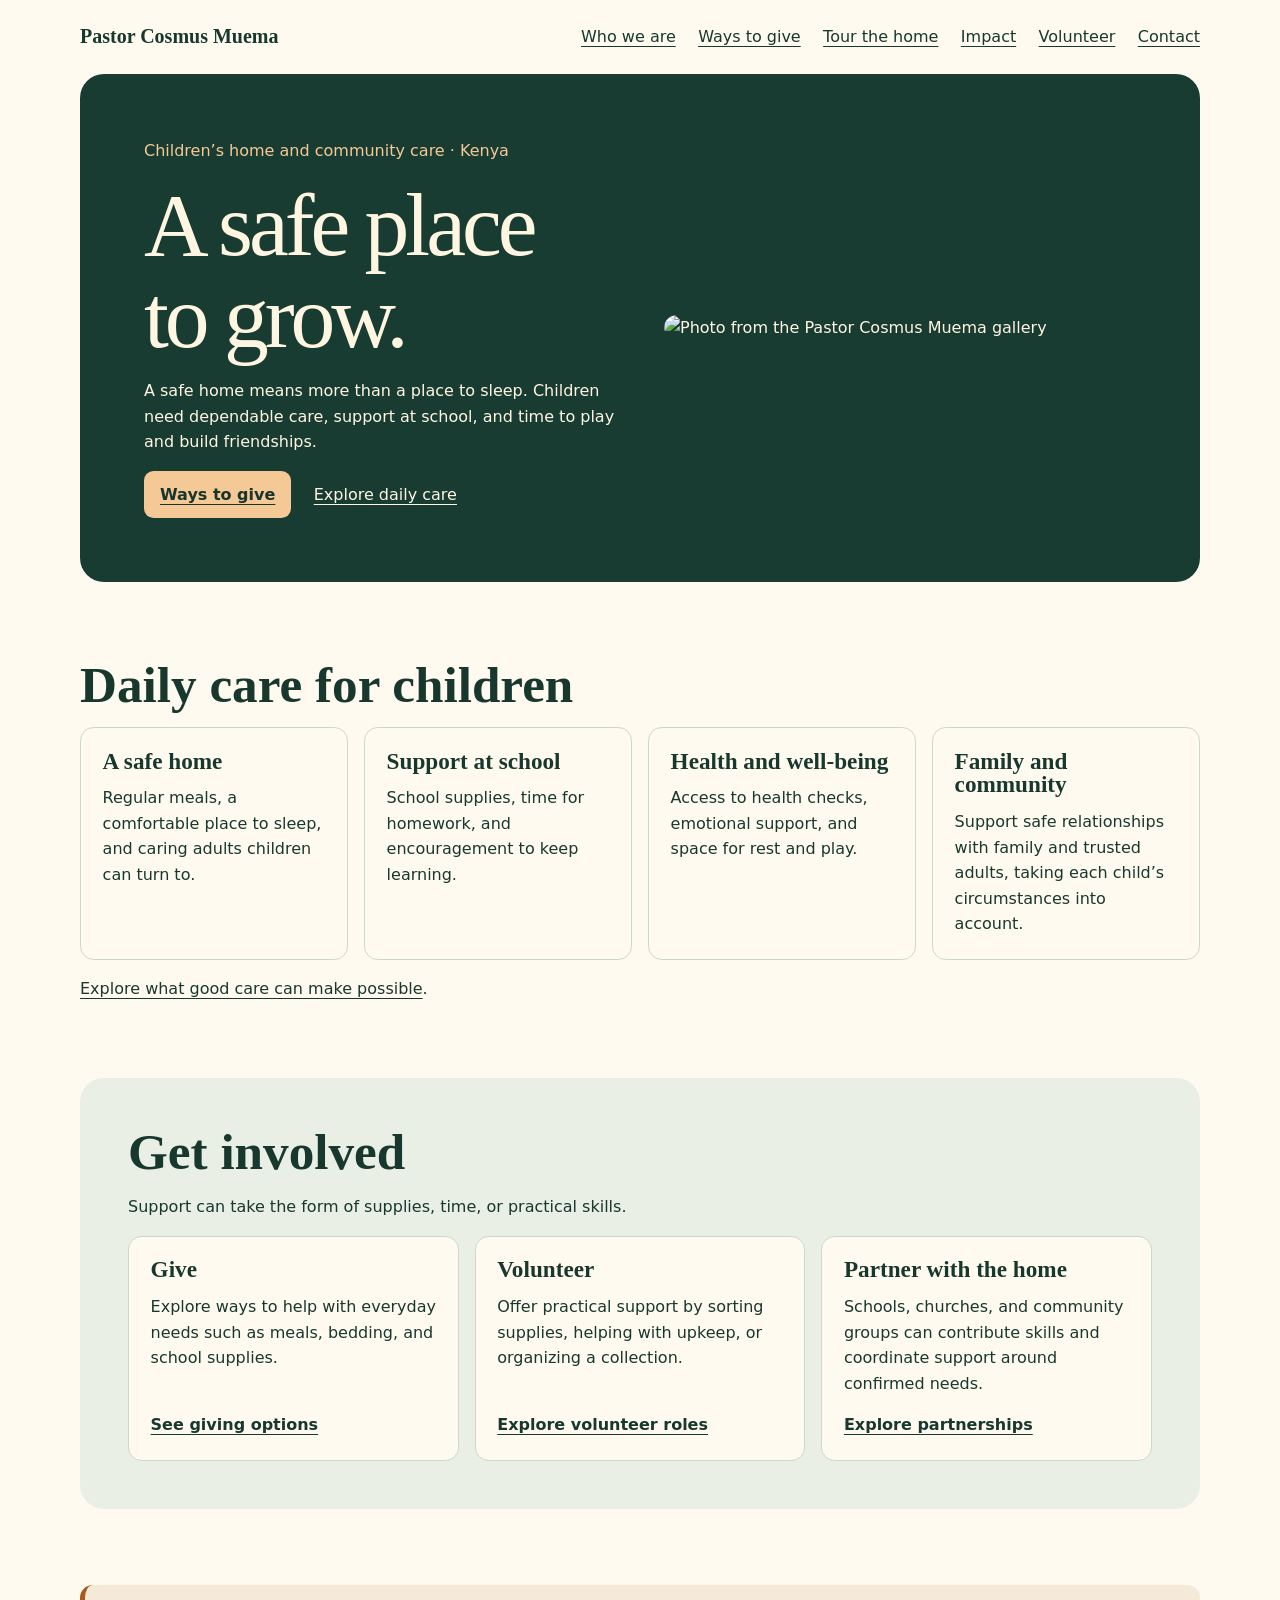
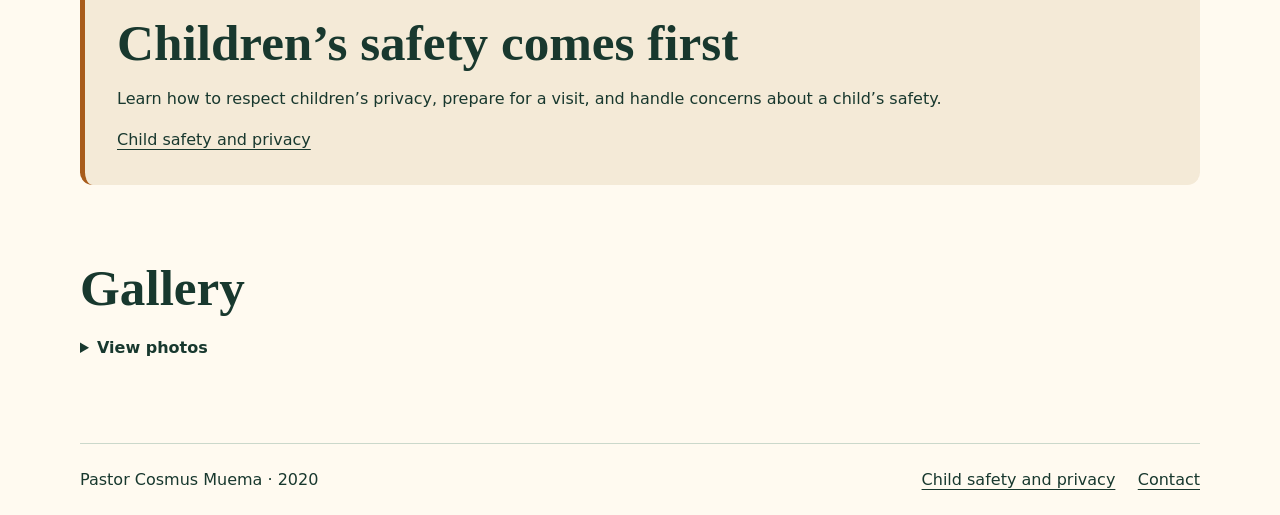
==== index.html @ 93a226c5 "Prepare multipage site for Streamlit Cloud" ====
<!doctype html>
<html lang="en">
<head>
  <meta charset="utf-8">
  <meta name="viewport" content="width=device-width, initial-scale=1">
  <meta name="description" content="Explore what daily care can look like for children in Kenya and ways to support it.">
  <title>Pastor Cosmus Muema | Children's Home</title>
  <link rel="stylesheet" href="styles.css">
</head>
<body>
  <header class="wrap masthead">
    <a class="brand" href="index.html" aria-current="page">Pastor Cosmus Muema</a>
    <nav aria-label="Main navigation">
      <a href="about.html">Who we are</a>
      <a href="donate.html">Ways to give</a>
      <a href="tour.html">Tour the home</a>
      <a href="impact.html">Impact</a>
      <a href="volunteer.html">Volunteer</a>
      <a href="contact.html">Contact</a>
    </nav>
  </header>
  <main id="top" class="wrap">
    <section class="hero">
      <div class="intro">
        <p class="context">Children’s home and community care · Kenya</p>
        <h1>A safe place<br>to grow.</h1>
        <p>A safe home means more than a place to sleep. Children need dependable care, support at school, and time to play and build friendships.</p>
        <div class="hero-actions">
          <a class="button" href="donate.html">Ways to give</a>
          <a href="#care">Explore daily care</a>
        </div>
      </div>
      <img src="images/WhatsApp%20Image%202026-11-25%20at%2012.48.36%20PM.jpeg" alt="Photo from the Pastor Cosmus Muema gallery">
    </section>
    <section id="care">
      <h2>Daily care for children</h2>
      <div class="cards">
        <article><h3>A safe home</h3><p>Regular meals, a comfortable place to sleep, and caring adults children can turn to.</p></article>
        <article><h3>Support at school</h3><p>School supplies, time for homework, and encouragement to keep learning.</p></article>
        <article><h3>Health and well-being</h3><p>Access to health checks, emotional support, and space for rest and play.</p></article>
        <article><h3>Family and community</h3><p>Support safe relationships with family and trusted adults, taking each child’s circumstances into account.</p></article>
      </div>
      <p class="contact-note"><a href="impact.html">Explore what good care can make possible</a>.</p>
    </section>
    <section id="help" class="help">
      <h2>Get involved</h2>
      <p>Support can take the form of supplies, time, or practical skills.</p>
      <div class="cards">
        <article>
          <h3>Give</h3><p>Explore ways to help with everyday needs such as meals, bedding, and school supplies.</p>
          <a href="donate.html">See giving options</a>
        </article>
        <article>
          <h3>Volunteer</h3><p>Offer practical support by sorting supplies, helping with upkeep, or organizing a collection.</p>
          <a href="volunteer.html">Explore volunteer roles</a>
        </article>
        <article>
          <h3>Partner with the home</h3><p>Schools, churches, and community groups can contribute skills and coordinate support around confirmed needs.</p>
          <a href="partners.html">Explore partnerships</a>
        </article>
      </div>
    </section>
    <section class="care-note" aria-labelledby="safety-title">
      <h2 id="safety-title">Children’s safety comes first</h2>
      <p>Learn how to respect children’s privacy, prepare for a visit, and handle concerns about a child’s safety.</p>
      <a href="safeguarding.html">Child safety and privacy</a>
    </section>
    <section id="gallery">
      <h2>Gallery</h2>
      <details>
        <summary>View photos</summary>
        <div class="gallery">
          <img src="images/WhatsApp%20Image%202026-11-25%20at%2012.48.36%20PM.jpeg" loading="lazy" alt="Gallery photo 1">
          <img src="images/WhatsApp%20Image%202026-11-25%20at%2012.48.38%20PM.jpeg" loading="lazy" alt="Gallery photo 2">
          <img src="images/WhatsApp%20Image%202026-11-25%20at%2012.48.39%20PM.jpeg" loading="lazy" alt="Gallery photo 3">
          <img src="images/WhatsApp%20Image%202026-11-25%20at%2012.48.40%20PM%20%281%29.jpeg" loading="lazy" alt="Gallery photo 4">
          <img src="images/WhatsApp%20Image%202026-11-25%20at%2012.48.40%20PM.jpeg" loading="lazy" alt="Gallery photo 5">
          <img src="images/WhatsApp%20Image%202026-11-25%20at%2012.48.41%20PM.jpeg" loading="lazy" alt="Gallery photo 6">
        </div>
      </details>
    </section>
  </main>
  <footer class="wrap site-footer">
    <span>Pastor Cosmus Muema · 2020</span>
    <a href="safeguarding.html">Child safety and privacy</a>
    <a href="contact.html">Contact</a>
  </footer>
</body>
</html>
---- styles.css ----
:root {
  color-scheme: light;
  font-family: system-ui, sans-serif;
  color: #18382e;
  background: #fffaf0;
  line-height: 1.6;
}

* { box-sizing: border-box; }
body { margin: 0; }
.wrap { width: min(1120px, calc(100% - 2rem)); margin-inline: auto; }
a { color: inherit; text-underline-offset: .22em; }
a:hover { text-decoration-thickness: .15em; }
:focus-visible { outline: 3px solid #a85c1b; outline-offset: 4px; }
.masthead, nav { display: flex; flex-wrap: wrap; align-items: center; gap: .75rem 1.4rem; }
.masthead { justify-content: space-between; padding-block: 1.2rem; }
.brand { font: bold 1.25rem Georgia, serif; text-decoration: none; }
nav a { padding-block: .3rem; }
nav a[aria-current="page"] { font-weight: 700; }
section { margin-block: clamp(2.5rem, 6vw, 5rem); }
.hero {
  display: grid;
  grid-template-columns: 1fr 1fr;
  align-items: center;
  gap: clamp(1.3rem, 4vw, 3rem);
  background: #193c32;
  color: #fff6e2;
  padding: clamp(1.4rem, 5vw, 4rem);
  border-radius: 1.5rem;
  margin-top: 0;
}
p { margin: 0 0 1rem; }
.context { color: #f4c996; }
h1, h2, h3 { font-family: Georgia, serif; line-height: 1.02; }
h1 { margin: 0 0 1rem; font-size: clamp(3rem, 7vw, 6rem); font-weight: 500; letter-spacing: -.045em; }
h2 { margin: 0 0 1rem; font-size: clamp(2rem, 4vw, 3.2rem); }
h3 { margin: 0 0 .75rem; font-size: 1.45rem; }
img { display: block; width: 100%; height: auto; border-radius: .85rem; }
.button {
  display: inline-block;
  background: #f4c996;
  color: #17352c;
  border-radius: .6rem;
  padding: .68rem 1rem;
  font-weight: 700;
}
.button[hidden] { display: none; }
.hero-actions, .site-footer { display: flex; flex-wrap: wrap; align-items: center; gap: .85rem 1.4rem; }
.site-footer span { margin-right: auto; }
.cards, .gallery { display: grid; grid-template-columns: repeat(auto-fit, minmax(min(100%, 220px), 1fr)); gap: 1rem; }
.cards article { display: flex; flex-direction: column; align-items: start; padding: 1.35rem; border: 1px solid #cbd8cb; border-radius: .85rem; }
.cards article p:last-child { margin-bottom: 0; }
.help { border-radius: 1.5rem; padding: clamp(1.25rem, 4vw, 3rem); background: #e9efe5; }
.help article { background: #fffaf0; }
.help article a { margin-top: auto; font-weight: 650; }
.care-note { background: #f4ead7; border-left: .35rem solid #a85c1b; border-radius: .8rem; padding: clamp(1.25rem, 3vw, 2rem); }
.contact-note { margin: 1rem 0 0; }
.giving { margin-top: 0; }
.giving h1 { font-size: clamp(2.6rem, 6vw, 4.75rem); }
.page-cards { margin-bottom: 3rem; }
.page-cards h2 { font-size: 1.45rem; margin-bottom: .75rem; }
.page-cards a { margin-top: auto; }
.giving-status { background: #fffaf0; border: 1px solid #cbd8cb; border-radius: .85rem; padding: 1.35rem; margin-top: 1.5rem; }
.giving-status h2 { font-size: 1.6rem; }
.giving-preview { margin-block: 1rem; }
.giving-preview fieldset { padding: 0; margin: 0 0 1rem; border: 0; }
.giving-preview legend, .amount-label { display: block; font-weight: 700; margin-bottom: .45rem; }
.giving-preview fieldset label { display: inline-block; margin-right: 1rem; }
.giving-preview input[type="number"], .suggestions button {
  font: inherit;
  color: inherit;
  background: #fffaf0;
  border: 1px solid #748b7d;
  border-radius: .45rem;
  padding: .45rem .65rem;
}
.giving-preview input[type="number"] { width: min(100%, 13rem); }
.suggestions { display: flex; flex-wrap: wrap; gap: .5rem; margin-top: .65rem; }
.suggestions button { cursor: pointer; }
.suggestions button:hover { background: #e9efe5; }
.giving-status button:disabled { font: inherit; border: 0; background: #e9efe5; }
summary { cursor: pointer; width: fit-content; padding-block: .35rem; font-weight: 700; }
.gallery { margin-top: 1rem; }
footer { padding-block: 1.4rem; border-top: 1px solid #cbd8cb; }

@media (max-width: 680px) {
  .hero { grid-template-columns: 1fr; }
}
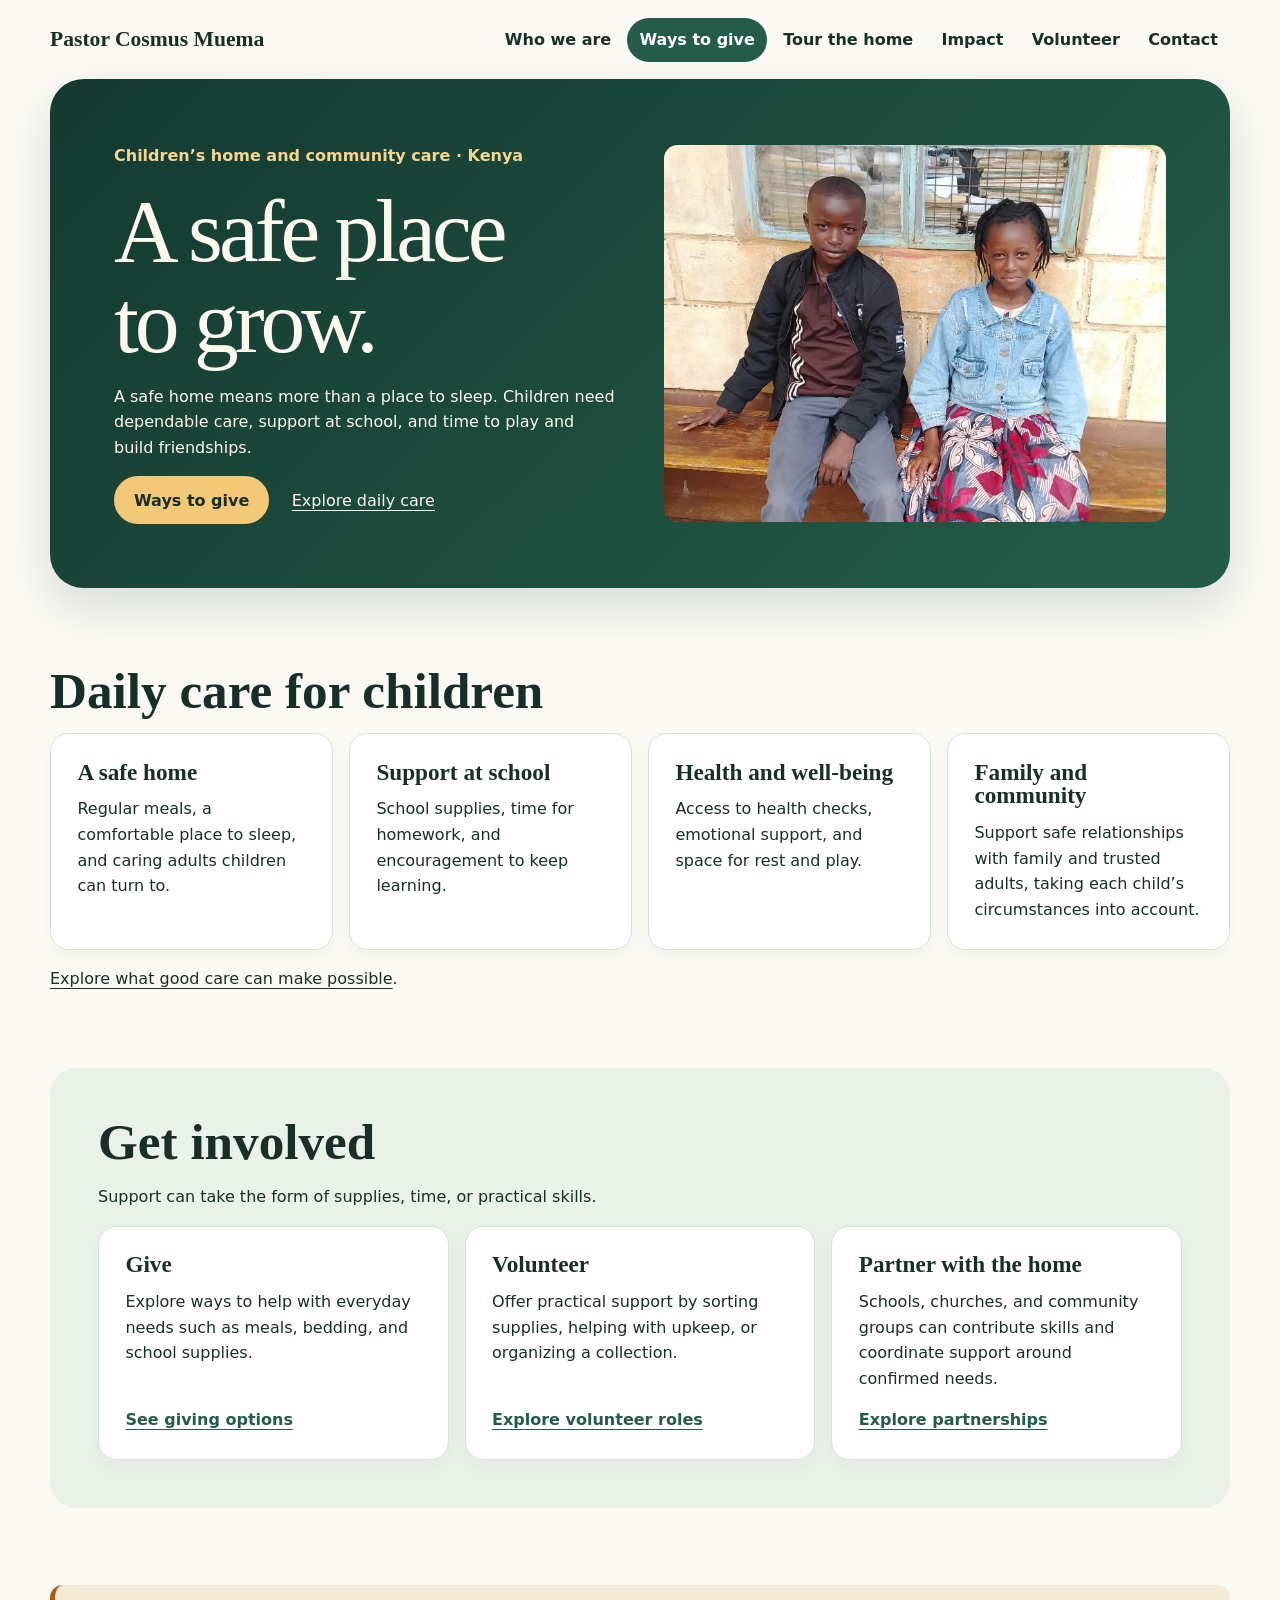
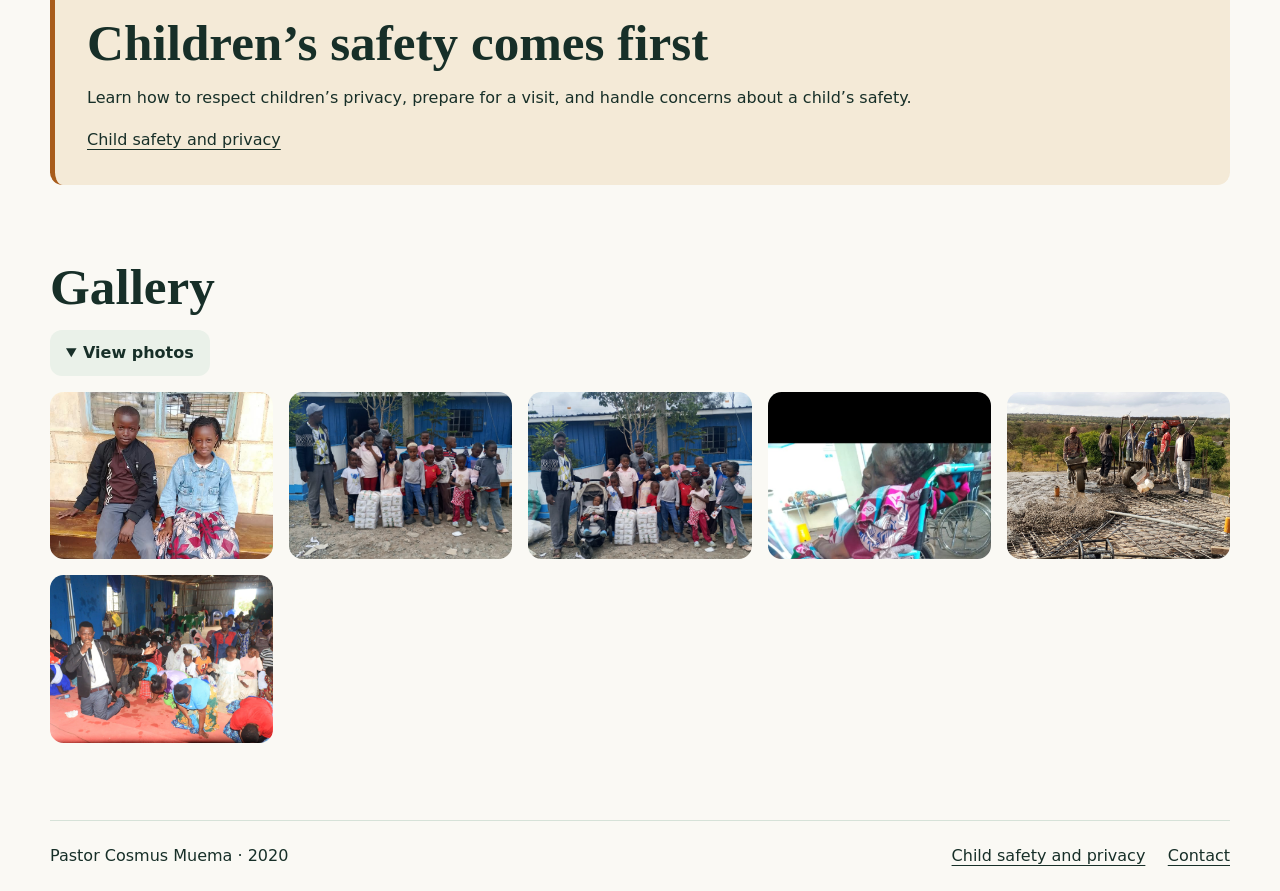
==== commit 1a895180: "Upgrade website design and donation controls for V2" ====
--- a/index.html
+++ b/index.html
@@ -67,15 +67,15 @@
     </section>
     <section id="gallery">
       <h2>Gallery</h2>
-      <details>
+      <details open>
         <summary>View photos</summary>
         <div class="gallery">
-          <img src="images/WhatsApp%20Image%202026-11-25%20at%2012.48.36%20PM.jpeg" loading="lazy" alt="Gallery photo 1">
-          <img src="images/WhatsApp%20Image%202026-11-25%20at%2012.48.38%20PM.jpeg" loading="lazy" alt="Gallery photo 2">
-          <img src="images/WhatsApp%20Image%202026-11-25%20at%2012.48.39%20PM.jpeg" loading="lazy" alt="Gallery photo 3">
-          <img src="images/WhatsApp%20Image%202026-11-25%20at%2012.48.40%20PM%20%281%29.jpeg" loading="lazy" alt="Gallery photo 4">
-          <img src="images/WhatsApp%20Image%202026-11-25%20at%2012.48.40%20PM.jpeg" loading="lazy" alt="Gallery photo 5">
-          <img src="images/WhatsApp%20Image%202026-11-25%20at%2012.48.41%20PM.jpeg" loading="lazy" alt="Gallery photo 6">
+          <a href="images/WhatsApp%20Image%202026-11-25%20at%2012.48.36%20PM.jpeg"><img src="images/WhatsApp%20Image%202026-11-25%20at%2012.48.36%20PM.jpeg" loading="lazy" alt="Open full-size gallery photo 1"></a>
+          <a href="images/WhatsApp%20Image%202026-11-25%20at%2012.48.38%20PM.jpeg"><img src="images/WhatsApp%20Image%202026-11-25%20at%2012.48.38%20PM.jpeg" loading="lazy" alt="Open full-size gallery photo 2"></a>
+          <a href="images/WhatsApp%20Image%202026-11-25%20at%2012.48.39%20PM.jpeg"><img src="images/WhatsApp%20Image%202026-11-25%20at%2012.48.39%20PM.jpeg" loading="lazy" alt="Open full-size gallery photo 3"></a>
+          <a href="images/WhatsApp%20Image%202026-11-25%20at%2012.48.40%20PM%20%281%29.jpeg"><img src="images/WhatsApp%20Image%202026-11-25%20at%2012.48.40%20PM%20%281%29.jpeg" loading="lazy" alt="Open full-size gallery photo 4"></a>
+          <a href="images/WhatsApp%20Image%202026-11-25%20at%2012.48.40%20PM.jpeg"><img src="images/WhatsApp%20Image%202026-11-25%20at%2012.48.40%20PM.jpeg" loading="lazy" alt="Open full-size gallery photo 5"></a>
+          <a href="images/WhatsApp%20Image%202026-11-25%20at%2012.48.41%20PM.jpeg"><img src="images/WhatsApp%20Image%202026-11-25%20at%2012.48.41%20PM.jpeg" loading="lazy" alt="Open full-size gallery photo 6"></a>
         </div>
       </details>
     </section>
--- a/styles.css
+++ b/styles.css
@@ -1,88 +1,136 @@
 :root {
   color-scheme: light;
   font-family: system-ui, sans-serif;
-  color: #18382e;
-  background: #fffaf0;
+  --ink: #172f28;
+  --green: #245c49;
+  --surface: #fff;
+  --mist: #eaf1e9;
+  --line: #d6e2d8;
+  --honey: #f3c876;
+  color: var(--ink);
+  background: #faf9f4;
   line-height: 1.6;
 }
 
 * { box-sizing: border-box; }
 body { margin: 0; }
-.wrap { width: min(1120px, calc(100% - 2rem)); margin-inline: auto; }
+.wrap { width: min(1180px, calc(100% - 2rem)); margin-inline: auto; }
 a { color: inherit; text-underline-offset: .22em; }
 a:hover { text-decoration-thickness: .15em; }
 :focus-visible { outline: 3px solid #a85c1b; outline-offset: 4px; }
 .masthead, nav { display: flex; flex-wrap: wrap; align-items: center; gap: .75rem 1.4rem; }
-.masthead { justify-content: space-between; padding-block: 1.2rem; }
-.brand { font: bold 1.25rem Georgia, serif; text-decoration: none; }
-nav a { padding-block: .3rem; }
-nav a[aria-current="page"] { font-weight: 700; }
+.masthead { justify-content: space-between; padding-block: 1.1rem; }
+.brand { font: bold 1.35rem Georgia, serif; text-decoration: none; }
+nav { gap: .25rem; }
+nav a {
+  display: inline-flex;
+  align-items: center;
+  min-height: 44px;
+  padding: .45rem .76rem;
+  border-radius: 100px;
+  text-decoration: none;
+  font-weight: 600;
+}
+nav a:hover, nav a[aria-current="page"] { background: var(--mist); }
+nav a[href="donate.html"] { background: var(--green); color: #fff; }
+nav a[href="donate.html"]:hover { background: #183f32; }
 section { margin-block: clamp(2.5rem, 6vw, 5rem); }
 .hero {
   display: grid;
   grid-template-columns: 1fr 1fr;
   align-items: center;
   gap: clamp(1.3rem, 4vw, 3rem);
-  background: #193c32;
-  color: #fff6e2;
+  background: linear-gradient(135deg, #143a30, #245c49);
+  color: #fff9ee;
   padding: clamp(1.4rem, 5vw, 4rem);
-  border-radius: 1.5rem;
+  border-radius: clamp(1.25rem, 3vw, 2.1rem);
+  box-shadow: 0 20px 45px #17382f24;
   margin-top: 0;
 }
 p { margin: 0 0 1rem; }
-.context { color: #f4c996; }
+.context { color: #f6d492; font-weight: 650; }
 h1, h2, h3 { font-family: Georgia, serif; line-height: 1.02; }
 h1 { margin: 0 0 1rem; font-size: clamp(3rem, 7vw, 6rem); font-weight: 500; letter-spacing: -.045em; }
 h2 { margin: 0 0 1rem; font-size: clamp(2rem, 4vw, 3.2rem); }
 h3 { margin: 0 0 .75rem; font-size: 1.45rem; }
 img { display: block; width: 100%; height: auto; border-radius: .85rem; }
+.hero img { aspect-ratio: 4 / 3; object-fit: cover; }
 .button {
-  display: inline-block;
-  background: #f4c996;
-  color: #17352c;
-  border-radius: .6rem;
-  padding: .68rem 1rem;
+  display: inline-flex;
+  min-height: 46px;
+  align-items: center;
+  justify-content: center;
+  background: var(--honey);
+  color: var(--ink);
+  border-radius: 100px;
+  padding: .7rem 1.25rem;
   font-weight: 700;
+  text-decoration: none;
 }
+.button[href]:hover { background: #ffdc99; }
 .button[hidden] { display: none; }
 .hero-actions, .site-footer { display: flex; flex-wrap: wrap; align-items: center; gap: .85rem 1.4rem; }
 .site-footer span { margin-right: auto; }
 .cards, .gallery { display: grid; grid-template-columns: repeat(auto-fit, minmax(min(100%, 220px), 1fr)); gap: 1rem; }
-.cards article { display: flex; flex-direction: column; align-items: start; padding: 1.35rem; border: 1px solid #cbd8cb; border-radius: .85rem; }
+.cards article {
+  display: flex;
+  flex-direction: column;
+  align-items: start;
+  padding: clamp(1.15rem, 2.5vw, 1.65rem);
+  border: 1px solid var(--line);
+  border-radius: 1.15rem;
+  background: var(--surface);
+  box-shadow: 0 7px 18px #172f2809;
+}
 .cards article p:last-child { margin-bottom: 0; }
-.help { border-radius: 1.5rem; padding: clamp(1.25rem, 4vw, 3rem); background: #e9efe5; }
-.help article { background: #fffaf0; }
-.help article a { margin-top: auto; font-weight: 650; }
+.help { border-radius: 1.65rem; padding: clamp(1.25rem, 4vw, 3rem); background: var(--mist); }
+.cards article a { margin-top: auto; font-weight: 700; color: var(--green); }
 .care-note { background: #f4ead7; border-left: .35rem solid #a85c1b; border-radius: .8rem; padding: clamp(1.25rem, 3vw, 2rem); }
 .contact-note { margin: 1rem 0 0; }
 .giving { margin-top: 0; }
 .giving h1 { font-size: clamp(2.6rem, 6vw, 4.75rem); }
 .page-cards { margin-bottom: 3rem; }
 .page-cards h2 { font-size: 1.45rem; margin-bottom: .75rem; }
-.page-cards a { margin-top: auto; }
-.giving-status { background: #fffaf0; border: 1px solid #cbd8cb; border-radius: .85rem; padding: 1.35rem; margin-top: 1.5rem; }
+.giving-status { background: var(--surface); border: 1px solid var(--line); border-radius: 1.25rem; padding: clamp(1rem, 4vw, 2rem); margin-top: 1.5rem; box-shadow: 0 8px 24px #172f280d; }
+.donation-layout { display: grid; grid-template-columns: .9fr 1.1fr; align-items: start; gap: clamp(1rem, 4vw, 3rem); }
+.donation-layout .giving-status { margin-top: 0; }
 .giving-status h2 { font-size: 1.6rem; }
 .giving-preview { margin-block: 1rem; }
 .giving-preview fieldset { padding: 0; margin: 0 0 1rem; border: 0; }
 .giving-preview legend, .amount-label { display: block; font-weight: 700; margin-bottom: .45rem; }
-.giving-preview fieldset label { display: inline-block; margin-right: 1rem; }
+.giving-preview fieldset label {
+  display: inline-flex;
+  align-items: center;
+  min-height: 44px;
+  gap: .35rem;
+  padding: .4rem .75rem;
+  margin: 0 .25rem .25rem 0;
+  border: 1px solid var(--line);
+  border-radius: 100px;
+  cursor: pointer;
+}
+.giving-preview fieldset label:has(:checked) { border-color: var(--green); background: var(--mist); }
+.giving-preview input[type="radio"] { accent-color: var(--green); }
 .giving-preview input[type="number"], .suggestions button {
   font: inherit;
   color: inherit;
-  background: #fffaf0;
-  border: 1px solid #748b7d;
-  border-radius: .45rem;
-  padding: .45rem .65rem;
+  background: var(--surface);
+  border: 1px solid #83978a;
+  border-radius: .65rem;
+  padding: .5rem .75rem;
+  min-height: 44px;
 }
 .giving-preview input[type="number"] { width: min(100%, 13rem); }
 .suggestions { display: flex; flex-wrap: wrap; gap: .5rem; margin-top: .65rem; }
 .suggestions button { cursor: pointer; }
-.suggestions button:hover { background: #e9efe5; }
-.giving-status button:disabled { font: inherit; border: 0; background: #e9efe5; }
-summary { cursor: pointer; width: fit-content; padding-block: .35rem; font-weight: 700; }
+.suggestions button:hover, .suggestions button[aria-pressed="true"] { background: var(--mist); border-color: var(--green); }
+.giving-status button:disabled { font: inherit; font-weight: 700; border: 0; background: var(--mist); color: #486257; }
+summary { cursor: pointer; width: fit-content; padding: .65rem 1rem; font-weight: 700; background: var(--mist); border-radius: .75rem; }
 .gallery { margin-top: 1rem; }
-footer { padding-block: 1.4rem; border-top: 1px solid #cbd8cb; }
+.gallery a { display: block; border-radius: .85rem; }
+.gallery img { aspect-ratio: 4 / 3; object-fit: cover; }
+footer { padding-block: 1.4rem; border-top: 1px solid var(--line); }
 
 @media (max-width: 680px) {
-  .hero { grid-template-columns: 1fr; }
+  .hero, .donation-layout { grid-template-columns: 1fr; }
 }
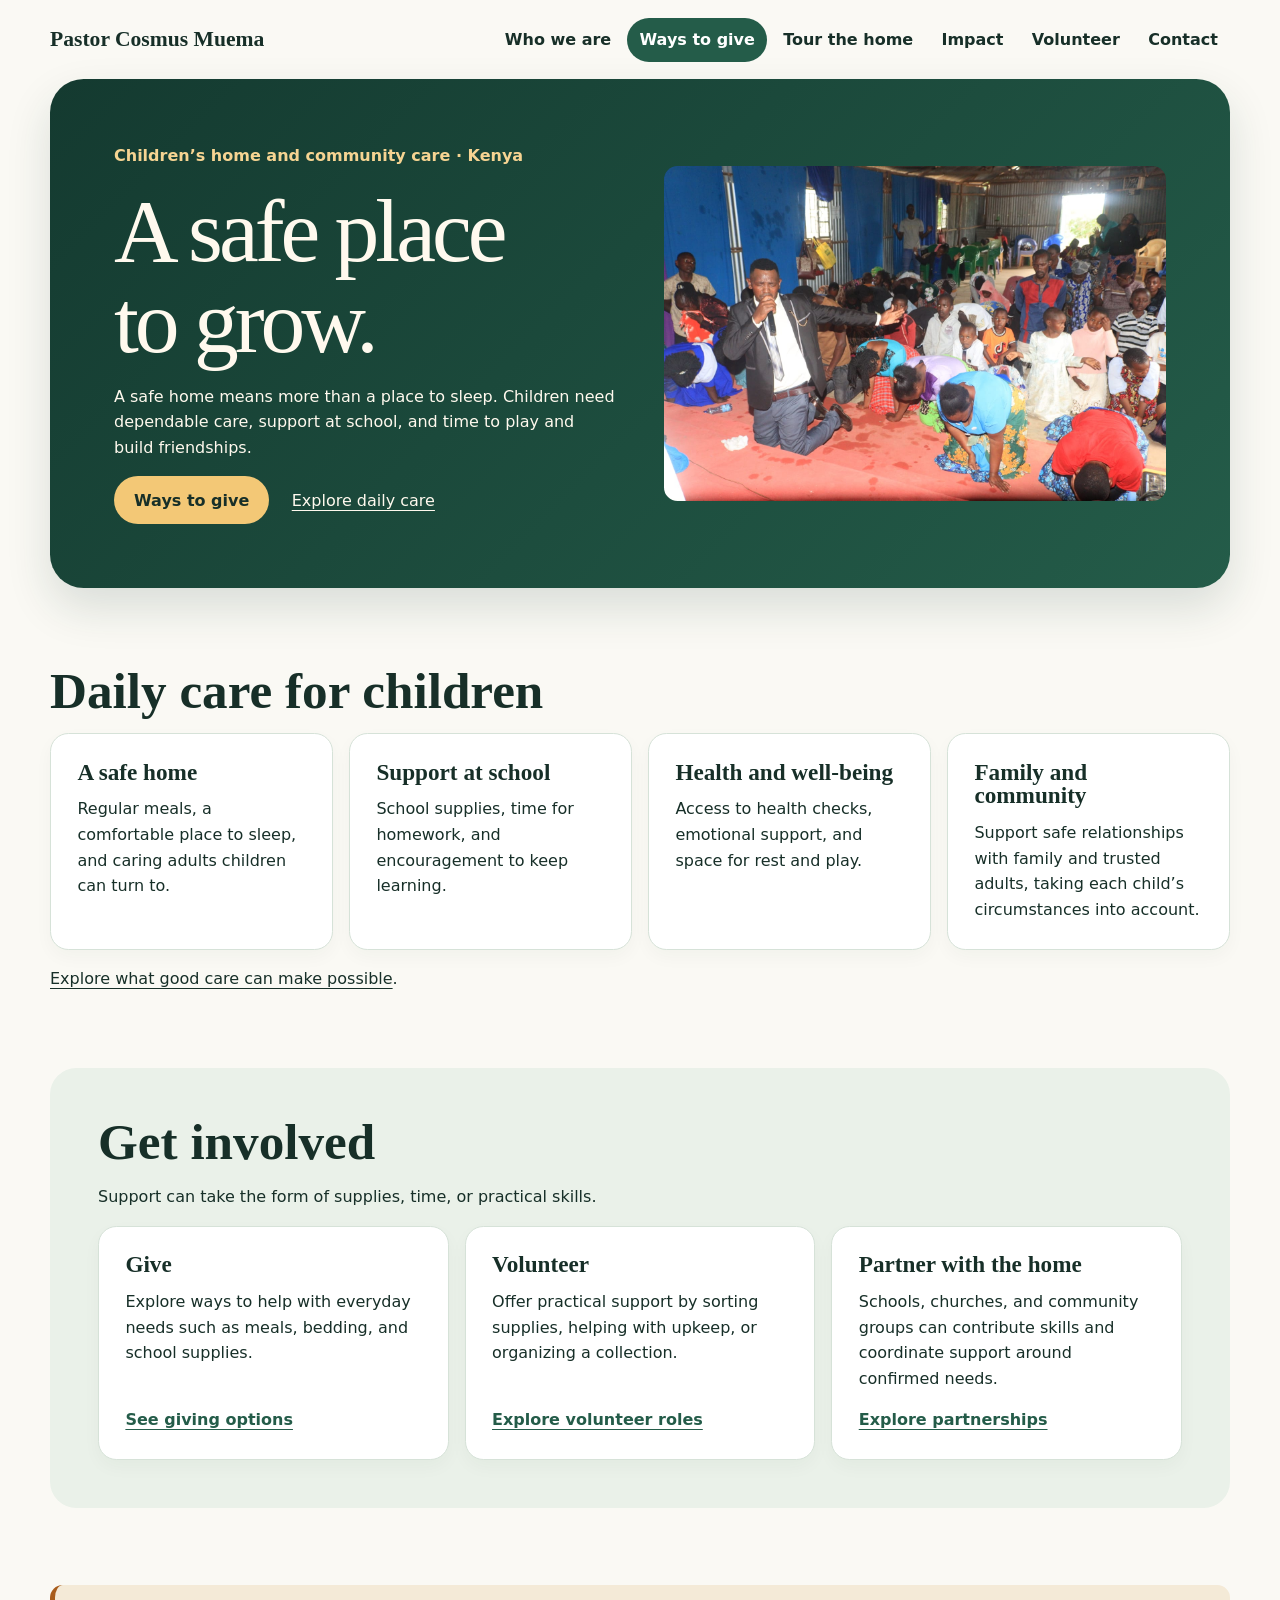
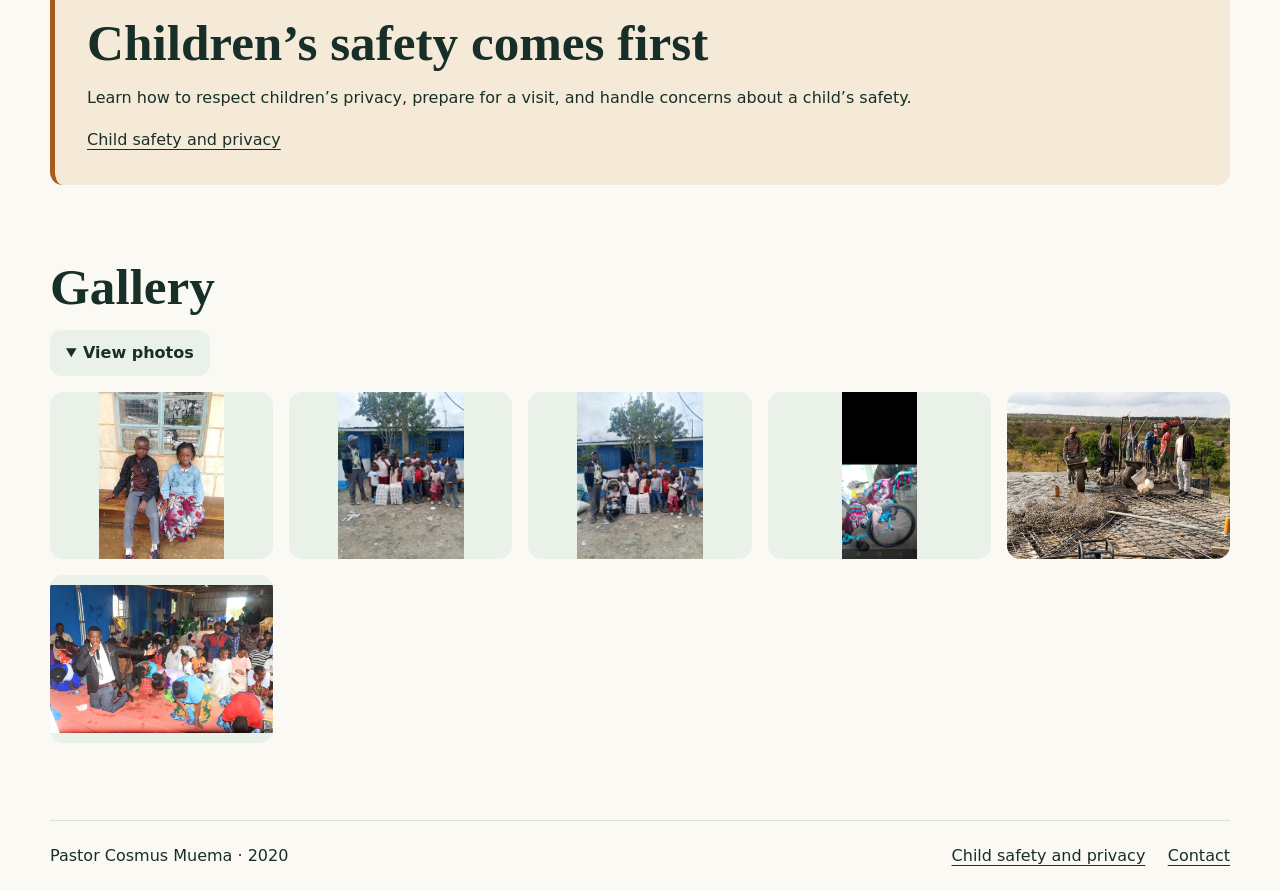
==== commit e94cdb59: "Improve donation form accessibility and photo layout" ====
--- a/index.html
+++ b/index.html
@@ -8,6 +8,7 @@
   <link rel="stylesheet" href="styles.css">
 </head>
 <body>
+  <a class="skip-link" href="#main-content">Skip to content</a>
   <header class="wrap masthead">
     <a class="brand" href="index.html" aria-current="page">Pastor Cosmus Muema</a>
     <nav aria-label="Main navigation">
@@ -19,7 +20,7 @@
       <a href="contact.html">Contact</a>
     </nav>
   </header>
-  <main id="top" class="wrap">
+  <main id="main-content" class="wrap" tabindex="-1">
     <section class="hero">
       <div class="intro">
         <p class="context">Children’s home and community care · Kenya</p>
@@ -30,7 +31,7 @@
           <a href="#care">Explore daily care</a>
         </div>
       </div>
-      <img src="images/WhatsApp%20Image%202026-11-25%20at%2012.48.36%20PM.jpeg" alt="Photo from the Pastor Cosmus Muema gallery">
+      <img src="images/WhatsApp%20Image%202026-11-25%20at%2012.48.41%20PM.jpeg" width="1500" height="1000" fetchpriority="high" alt="Children and adults gathered indoors on colorful mats">
     </section>
     <section id="care">
       <h2>Daily care for children</h2>
@@ -70,12 +71,12 @@
       <details open>
         <summary>View photos</summary>
         <div class="gallery">
-          <a href="images/WhatsApp%20Image%202026-11-25%20at%2012.48.36%20PM.jpeg"><img src="images/WhatsApp%20Image%202026-11-25%20at%2012.48.36%20PM.jpeg" loading="lazy" alt="Open full-size gallery photo 1"></a>
-          <a href="images/WhatsApp%20Image%202026-11-25%20at%2012.48.38%20PM.jpeg"><img src="images/WhatsApp%20Image%202026-11-25%20at%2012.48.38%20PM.jpeg" loading="lazy" alt="Open full-size gallery photo 2"></a>
-          <a href="images/WhatsApp%20Image%202026-11-25%20at%2012.48.39%20PM.jpeg"><img src="images/WhatsApp%20Image%202026-11-25%20at%2012.48.39%20PM.jpeg" loading="lazy" alt="Open full-size gallery photo 3"></a>
-          <a href="images/WhatsApp%20Image%202026-11-25%20at%2012.48.40%20PM%20%281%29.jpeg"><img src="images/WhatsApp%20Image%202026-11-25%20at%2012.48.40%20PM%20%281%29.jpeg" loading="lazy" alt="Open full-size gallery photo 4"></a>
-          <a href="images/WhatsApp%20Image%202026-11-25%20at%2012.48.40%20PM.jpeg"><img src="images/WhatsApp%20Image%202026-11-25%20at%2012.48.40%20PM.jpeg" loading="lazy" alt="Open full-size gallery photo 5"></a>
-          <a href="images/WhatsApp%20Image%202026-11-25%20at%2012.48.41%20PM.jpeg"><img src="images/WhatsApp%20Image%202026-11-25%20at%2012.48.41%20PM.jpeg" loading="lazy" alt="Open full-size gallery photo 6"></a>
+          <a href="images/WhatsApp%20Image%202026-11-25%20at%2012.48.36%20PM.jpeg" aria-label="View full-size photo: Two children sitting on a bench"><img src="images/WhatsApp%20Image%202026-11-25%20at%2012.48.36%20PM.jpeg" width="780" height="1040" loading="lazy" decoding="async" alt="Two children sitting on a bench"></a>
+          <a href="images/WhatsApp%20Image%202026-11-25%20at%2012.48.38%20PM.jpeg" aria-label="View full-size photo: Children and adults standing outside a blue building"><img src="images/WhatsApp%20Image%202026-11-25%20at%2012.48.38%20PM.jpeg" width="1200" height="1600" loading="lazy" decoding="async" alt="Children and adults standing outside a blue building"></a>
+          <a href="images/WhatsApp%20Image%202026-11-25%20at%2012.48.39%20PM.jpeg" aria-label="View full-size photo: A group gathered outside beside stacked supplies"><img src="images/WhatsApp%20Image%202026-11-25%20at%2012.48.39%20PM.jpeg" width="1200" height="1600" loading="lazy" decoding="async" alt="A group gathered outside beside stacked supplies"></a>
+          <a href="images/WhatsApp%20Image%202026-11-25%20at%2012.48.40%20PM%20%281%29.jpeg" aria-label="View full-size photo: A bicycle decorated with balloons"><img src="images/WhatsApp%20Image%202026-11-25%20at%2012.48.40%20PM%20%281%29.jpeg" width="720" height="1600" loading="lazy" decoding="async" alt="A bicycle decorated with balloons"></a>
+          <a href="images/WhatsApp%20Image%202026-11-25%20at%2012.48.40%20PM.jpeg" aria-label="View full-size photo: A group working at an outdoor construction site"><img src="images/WhatsApp%20Image%202026-11-25%20at%2012.48.40%20PM.jpeg" width="1600" height="1200" loading="lazy" decoding="async" alt="A group working at an outdoor construction site"></a>
+          <a href="images/WhatsApp%20Image%202026-11-25%20at%2012.48.41%20PM.jpeg" aria-label="View full-size photo: Children and adults gathered indoors on colorful mats"><img src="images/WhatsApp%20Image%202026-11-25%20at%2012.48.41%20PM.jpeg" width="1500" height="1000" loading="lazy" decoding="async" alt="Children and adults gathered indoors on colorful mats"></a>
         </div>
       </details>
     </section>
@@ -85,5 +86,6 @@
     <a href="safeguarding.html">Child safety and privacy</a>
     <a href="contact.html">Contact</a>
   </footer>
+  <script src="navigation.js" defer></script>
 </body>
 </html>
--- a/styles.css
+++ b/styles.css
@@ -14,10 +14,13 @@
 
 * { box-sizing: border-box; }
 body { margin: 0; }
+[hidden] { display: none !important; }
 .wrap { width: min(1180px, calc(100% - 2rem)); margin-inline: auto; }
 a { color: inherit; text-underline-offset: .22em; }
 a:hover { text-decoration-thickness: .15em; }
 :focus-visible { outline: 3px solid #a85c1b; outline-offset: 4px; }
+.skip-link { position: absolute; top: .5rem; left: .5rem; z-index: 2; padding: .65rem 1rem; background: var(--surface); transform: translateY(-160%); }
+.skip-link:focus { transform: none; }
 .masthead, nav { display: flex; flex-wrap: wrap; align-items: center; gap: .75rem 1.4rem; }
 .masthead { justify-content: space-between; padding-block: 1.1rem; }
 .brand { font: bold 1.35rem Georgia, serif; text-decoration: none; }
@@ -34,6 +37,7 @@
 nav a:hover, nav a[aria-current="page"] { background: var(--mist); }
 nav a[href="donate.html"] { background: var(--green); color: #fff; }
 nav a[href="donate.html"]:hover { background: #183f32; }
+.menu-button { min-height: 44px; padding: .45rem .85rem; border: 1px solid #83978a; border-radius: 100px; background: var(--surface); color: var(--ink); font: inherit; font-weight: 700; cursor: pointer; }
 section { margin-block: clamp(2.5rem, 6vw, 5rem); }
 .hero {
   display: grid;
@@ -50,11 +54,12 @@
 p { margin: 0 0 1rem; }
 .context { color: #f6d492; font-weight: 650; }
 h1, h2, h3 { font-family: Georgia, serif; line-height: 1.02; }
+h1, h2, h3, article { overflow-wrap: anywhere; }
 h1 { margin: 0 0 1rem; font-size: clamp(3rem, 7vw, 6rem); font-weight: 500; letter-spacing: -.045em; }
 h2 { margin: 0 0 1rem; font-size: clamp(2rem, 4vw, 3.2rem); }
 h3 { margin: 0 0 .75rem; font-size: 1.45rem; }
 img { display: block; width: 100%; height: auto; border-radius: .85rem; }
-.hero img { aspect-ratio: 4 / 3; object-fit: cover; }
+.hero img { height: auto; }
 .button {
   display: inline-flex;
   min-height: 46px;
@@ -121,6 +126,12 @@
   min-height: 44px;
 }
 .giving-preview input[type="number"] { width: min(100%, 13rem); }
+.giving-preview input[aria-invalid="true"] { border: 2px solid #a52826; }
+.field-help, .field-error { margin: .4rem 0; }
+.field-help { color: #486257; }
+.field-error { color: #a52826; font-weight: 650; }
+.field-error:empty { margin: 0; }
+.giving-summary { display: flex; flex-wrap: wrap; justify-content: space-between; gap: .3rem 1rem; padding: .75rem 1rem; margin: 1rem 0 0; background: var(--mist); border-radius: .65rem; }
 .suggestions { display: flex; flex-wrap: wrap; gap: .5rem; margin-top: .65rem; }
 .suggestions button { cursor: pointer; }
 .suggestions button:hover, .suggestions button[aria-pressed="true"] { background: var(--mist); border-color: var(--green); }
@@ -128,9 +139,31 @@
 summary { cursor: pointer; width: fit-content; padding: .65rem 1rem; font-weight: 700; background: var(--mist); border-radius: .75rem; }
 .gallery { margin-top: 1rem; }
 .gallery a { display: block; border-radius: .85rem; }
-.gallery img { aspect-ratio: 4 / 3; object-fit: cover; }
+.gallery img { aspect-ratio: 4 / 3; object-fit: contain; background: var(--mist); }
+.faq { display: grid; gap: .65rem; }
+.faq details { border: 1px solid var(--line); border-radius: .85rem; background: var(--surface); }
+.faq summary { width: auto; background: transparent; min-height: 44px; }
+.faq details p { margin: 0; padding: .15rem 1rem 1rem; }
 footer { padding-block: 1.4rem; border-top: 1px solid var(--line); }
+
+@media (max-width: 880px) {
+  .masthead nav { flex-basis: 100%; padding: .45rem; border: 1px solid var(--line); border-radius: 1rem; background: var(--surface); }
+  .hero { padding: clamp(1rem, 3.5vw, 2.5rem); }
+  .hero h1 { font-size: clamp(2.45rem, 7.5vw, 4.5rem); }
+}
 
 @media (max-width: 680px) {
   .hero, .donation-layout { grid-template-columns: 1fr; }
+  .hero-actions .button { width: 100%; }
+  .masthead { gap: .75rem; }
+  .masthead nav { display: grid; grid-template-columns: repeat(2, minmax(0, 1fr)); }
+  .masthead nav a { border-radius: .7rem; }
+  .suggestions { display: grid; grid-template-columns: repeat(2, minmax(0, 1fr)); }
+  .giving-preview input[type="number"], .giving-status .button { width: 100%; }
+  .gallery { grid-template-columns: repeat(2, minmax(0, 1fr)); gap: .65rem; }
 }
+
+@media (max-width: 380px) {
+  .masthead .brand { font-size: 1.13rem; }
+  .wrap { width: calc(100% - 1.25rem); }
+}
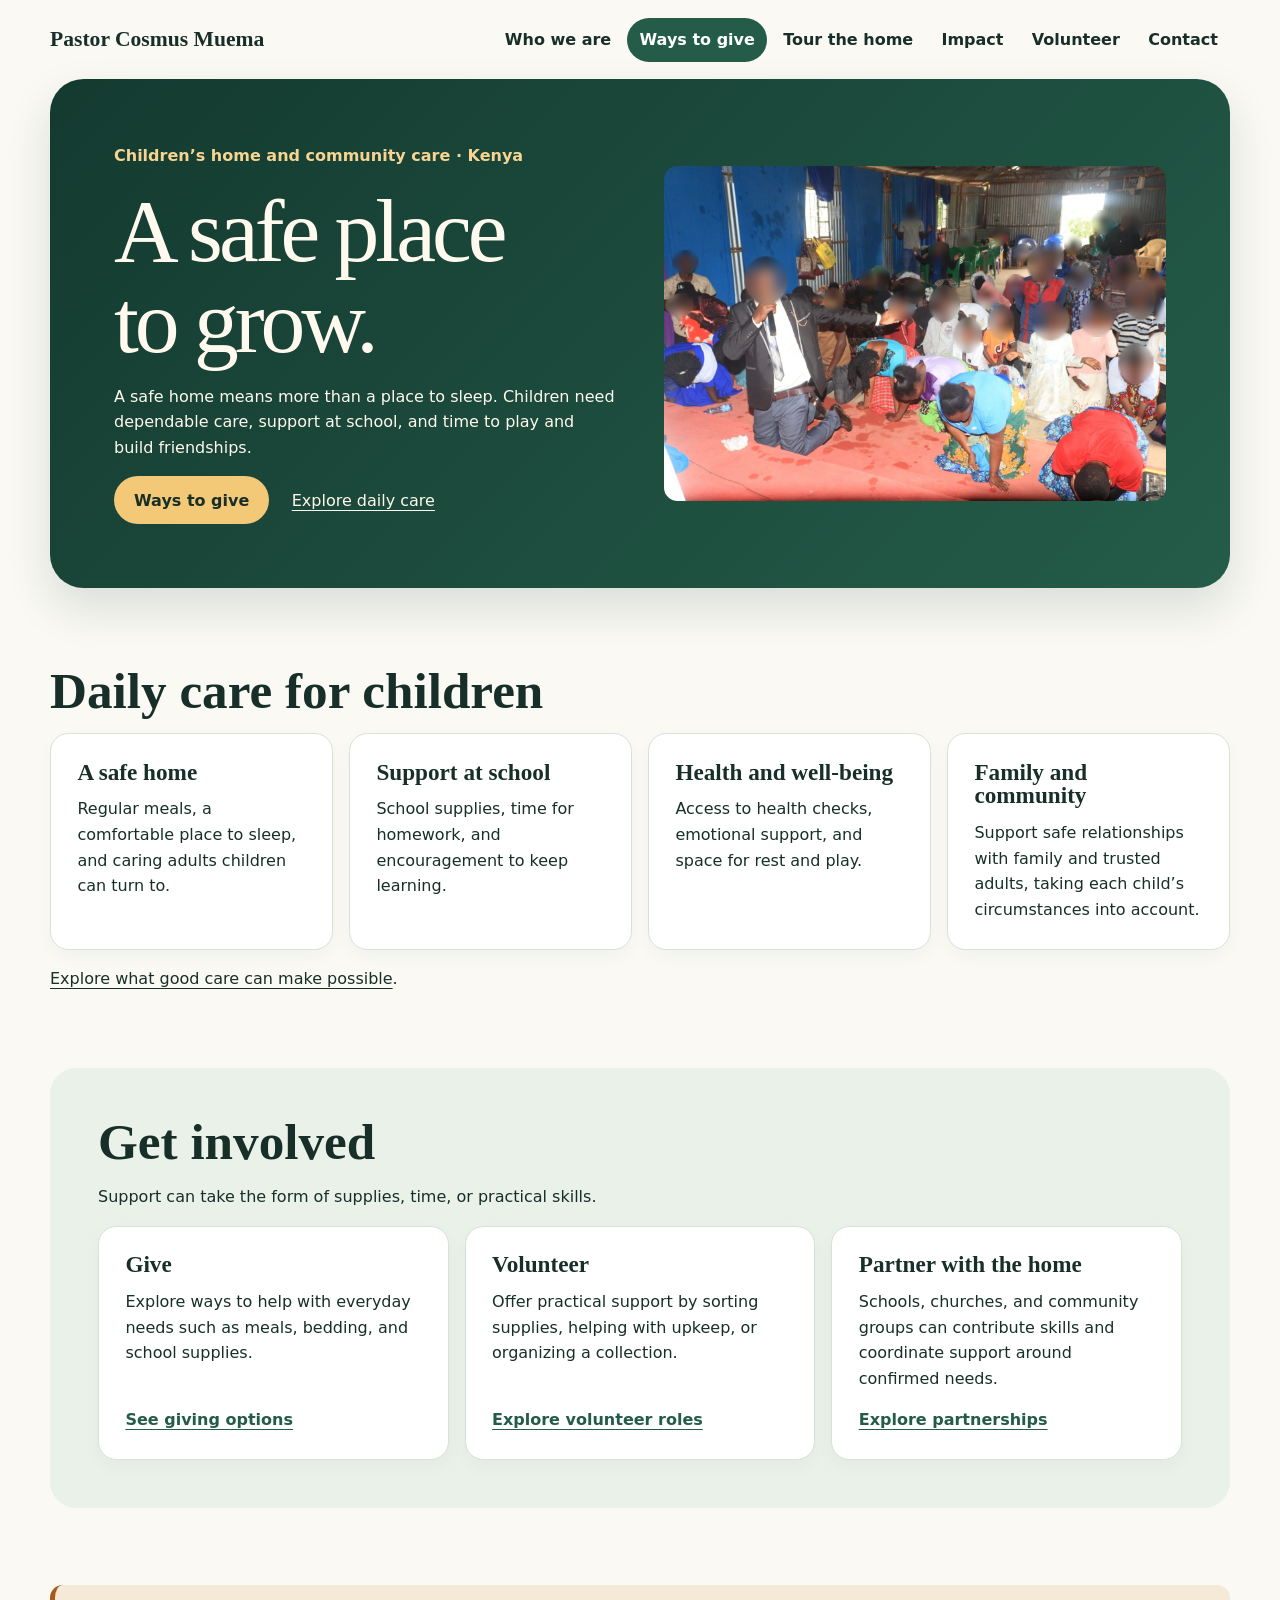
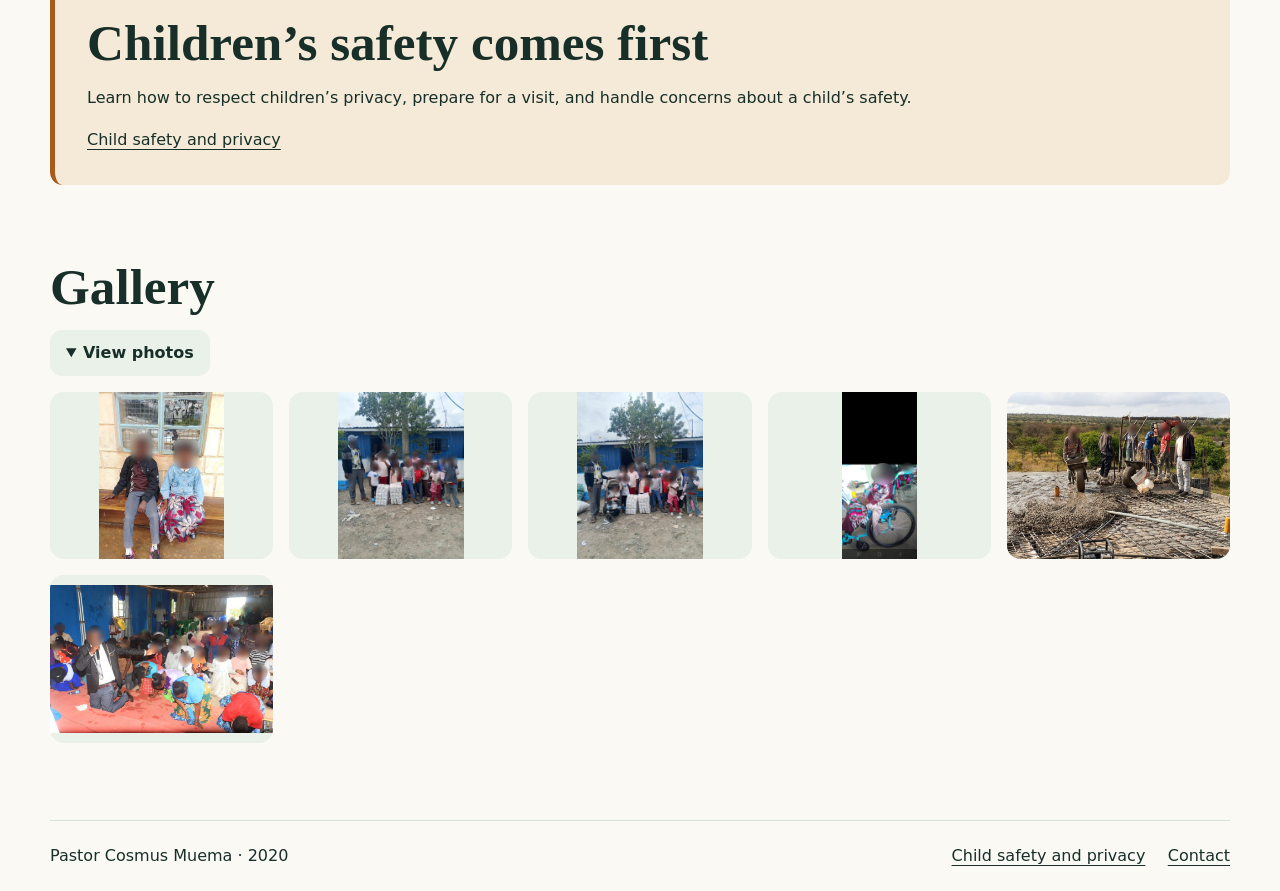
==== commit 7a4d2ced: "Blur gallery faces and add desktop top navigation" ====
--- a/index.html
+++ b/index.html
@@ -74,7 +74,7 @@
           <a href="images/WhatsApp%20Image%202026-11-25%20at%2012.48.36%20PM.jpeg" aria-label="View full-size photo: Two children sitting on a bench"><img src="images/WhatsApp%20Image%202026-11-25%20at%2012.48.36%20PM.jpeg" width="780" height="1040" loading="lazy" decoding="async" alt="Two children sitting on a bench"></a>
           <a href="images/WhatsApp%20Image%202026-11-25%20at%2012.48.38%20PM.jpeg" aria-label="View full-size photo: Children and adults standing outside a blue building"><img src="images/WhatsApp%20Image%202026-11-25%20at%2012.48.38%20PM.jpeg" width="1200" height="1600" loading="lazy" decoding="async" alt="Children and adults standing outside a blue building"></a>
           <a href="images/WhatsApp%20Image%202026-11-25%20at%2012.48.39%20PM.jpeg" aria-label="View full-size photo: A group gathered outside beside stacked supplies"><img src="images/WhatsApp%20Image%202026-11-25%20at%2012.48.39%20PM.jpeg" width="1200" height="1600" loading="lazy" decoding="async" alt="A group gathered outside beside stacked supplies"></a>
-          <a href="images/WhatsApp%20Image%202026-11-25%20at%2012.48.40%20PM%20%281%29.jpeg" aria-label="View full-size photo: A bicycle decorated with balloons"><img src="images/WhatsApp%20Image%202026-11-25%20at%2012.48.40%20PM%20%281%29.jpeg" width="720" height="1600" loading="lazy" decoding="async" alt="A bicycle decorated with balloons"></a>
+          <a href="images/WhatsApp%20Image%202026-11-25%20at%2012.48.40%20PM%20%281%29.jpeg" aria-label="View full-size photo: A person seated in a blue wheelchair"><img src="images/WhatsApp%20Image%202026-11-25%20at%2012.48.40%20PM%20%281%29.jpeg" width="720" height="1600" loading="lazy" decoding="async" alt="A person seated in a blue wheelchair"></a>
           <a href="images/WhatsApp%20Image%202026-11-25%20at%2012.48.40%20PM.jpeg" aria-label="View full-size photo: A group working at an outdoor construction site"><img src="images/WhatsApp%20Image%202026-11-25%20at%2012.48.40%20PM.jpeg" width="1600" height="1200" loading="lazy" decoding="async" alt="A group working at an outdoor construction site"></a>
           <a href="images/WhatsApp%20Image%202026-11-25%20at%2012.48.41%20PM.jpeg" aria-label="View full-size photo: Children and adults gathered indoors on colorful mats"><img src="images/WhatsApp%20Image%202026-11-25%20at%2012.48.41%20PM.jpeg" width="1500" height="1000" loading="lazy" decoding="async" alt="Children and adults gathered indoors on colorful mats"></a>
         </div>
